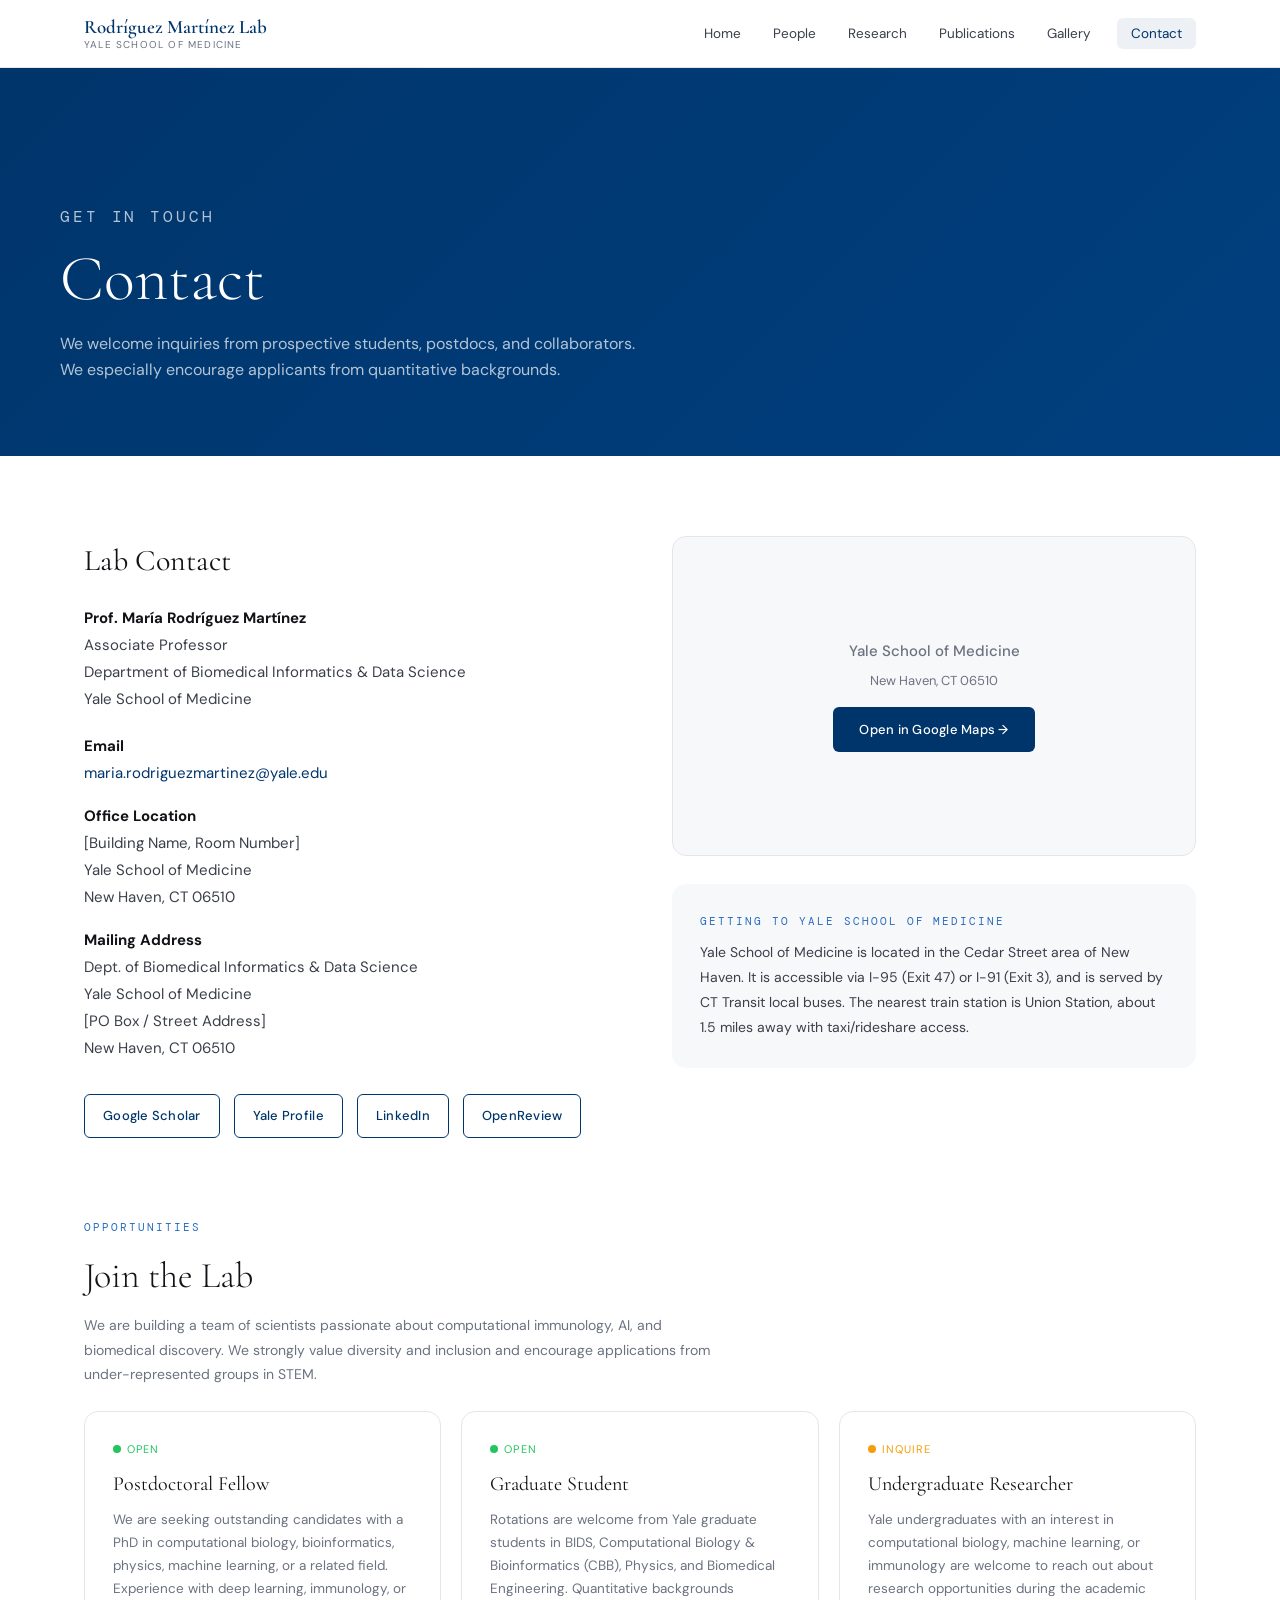
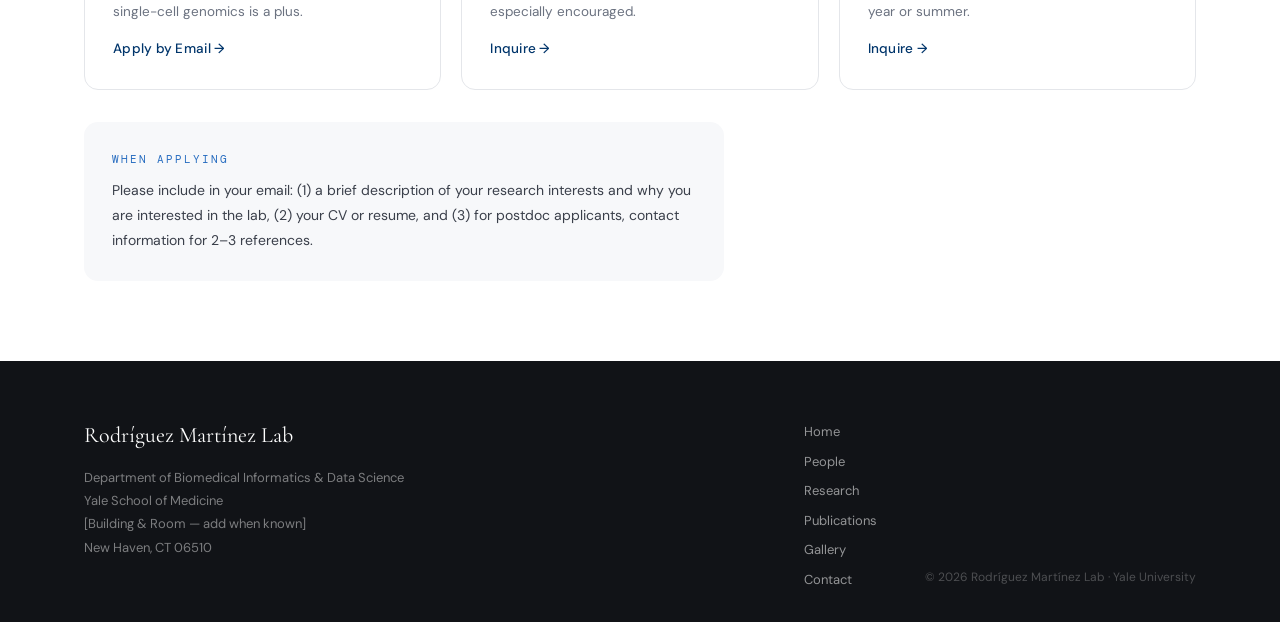
==== contact.html @ 43378252 "Initial_files" ====
<!DOCTYPE html>
<html lang="en">
<head>
  <meta charset="UTF-8" />
  <meta name="viewport" content="width=device-width, initial-scale=1.0" />
  <title>Contact — Rodríguez Martínez Lab · Yale</title>
  <link rel="preconnect" href="https://fonts.googleapis.com" />
  <link href="https://fonts.googleapis.com/css2?family=Cormorant+Garamond:ital,wght@0,300;0,400;0,600;1,300;1,400&family=DM+Sans:wght@300;400;500&family=DM+Mono:wght@400&display=swap" rel="stylesheet" />
  <link rel="stylesheet" href="style.css" />
  <style>
    .positions-grid { display:grid; grid-template-columns:repeat(auto-fill, minmax(280px,1fr)); gap:20px; margin-top:24px; }
    .position-card { border:1.5px solid var(--border); border-radius:var(--r-lg); padding:28px; background:var(--white); transition:border-color .2s, box-shadow .2s; }
    .position-card:hover { border-color:var(--yale-blue); box-shadow:var(--shadow-md); }
    .position-card h3 { font-family:var(--font-serif); font-size:20px; font-weight:400; margin-bottom:8px; }
    .position-card p { font-size:13.5px; color:var(--ink-soft); line-height:1.7; }
    .open-dot { display:inline-block; width:8px; height:8px; border-radius:50%; background:#22c55e; margin-right:6px; }
    .tbd-dot { display:inline-block; width:8px; height:8px; border-radius:50%; background:#f59e0b; margin-right:6px; }
  </style>
</head>
<body>

  <nav class="nav">
    <div class="nav-inner">
      <a href="index.html" class="nav-logo">
        <span class="logo-main">Rodríguez Martínez Lab</span>
        <span class="logo-sub">Yale School of Medicine</span>
      </a>
      <ul class="nav-links">
        <li><a href="index.html">Home</a></li>
        <li><a href="people.html">People</a></li>
        <li><a href="research.html">Research</a></li>
        <li><a href="publications.html">Publications</a></li>
        <li><a href="gallery.html">Gallery</a></li>
        <li><a href="contact.html" class="active nav-cta">Contact</a></li>
      </ul>
      <button class="hamburger" id="hamburger"><span></span><span></span><span></span></button>
    </div>
  </nav>

  <div class="page-hero">
    <div class="page-hero-inner">
      <p class="page-hero-eyebrow">Get in Touch</p>
      <h1>Contact</h1>
      <p>We welcome inquiries from prospective students, postdocs, and collaborators. We especially encourage applicants from quantitative backgrounds.</p>
    </div>
  </div>

  <main>
    <section class="contact-section">
      <div class="container">
        <div class="contact-grid fade-in">

          <div class="contact-info">
            <h2>Lab Contact</h2>
            <p>
              <strong>Prof. María Rodríguez Martínez</strong><br/>
              Associate Professor<br/>
              Department of Biomedical Informatics &amp; Data Science<br/>
              Yale School of Medicine
            </p>

            <p style="margin-top:20px;">
              <strong>Email</strong><br/>
              <!-- REPLACE: confirm correct email address -->
              <a href="mailto:maria.rodriguezmartinez@yale.edu" style="color:var(--yale-blue);">maria.rodriguezmartinez@yale.edu</a>
            </p>

            <p style="margin-top:16px;">
              <strong>Office Location</strong><br/>
              <!-- REPLACE: add building and room number when known -->
              [Building Name, Room Number]<br/>
              Yale School of Medicine<br/>
              New Haven, CT 06510
            </p>

            <p style="margin-top:16px;">
              <strong>Mailing Address</strong><br/>
              Dept. of Biomedical Informatics &amp; Data Science<br/>
              Yale School of Medicine<br/>
              <!-- REPLACE: add correct PO Box / street mailing address -->
              [PO Box / Street Address]<br/>
              New Haven, CT 06510
            </p>

            <div style="margin-top:32px; display:flex; gap:14px; flex-wrap:wrap;">
              <!-- REPLACE: add real social/profile URLs -->
              <a href="https://scholar.google.com/citations?user=PjKglDoAAAAJ" target="_blank" class="btn btn-outline" style="font-size:13px; padding:10px 18px;">Google Scholar</a>
              <a href="https://medicine.yale.edu/profile/maria-rodriguezmartinez/" target="_blank" class="btn btn-outline" style="font-size:13px; padding:10px 18px;">Yale Profile</a>
              <a href="https://www.linkedin.com/in/maria-rodriguez-martinez-88328635/" target="_blank" class="btn btn-outline" style="font-size:13px; padding:10px 18px;">LinkedIn</a>
              <a href="https://openreview.net/profile?id=~Maria_Rodriguez_Martinez1" target="_blank" class="btn btn-outline" style="font-size:13px; padding:10px 18px;">OpenReview</a>
            </div>
          </div>

          <div>
            <div class="map-placeholder">
              <div style="text-align:center; padding:20px;">
                <p style="font-size:15px; font-weight:500; margin-bottom:6px;">Yale School of Medicine</p>
                <p style="font-size:13px; color:var(--ink-soft); margin-bottom:16px;">New Haven, CT 06510</p>
                <!-- REPLACE: update address in the Google Maps link once building is confirmed -->
                <a href="https://maps.google.com/?q=Yale+School+of+Medicine+New+Haven+CT" target="_blank" class="btn btn-primary" style="font-size:13px;">Open in Google Maps →</a>
              </div>
            </div>

            <div style="margin-top:28px; background:var(--surface); border-radius:var(--r-lg); padding:28px;">
              <p class="section-label">Getting to Yale School of Medicine</p>
              <p style="font-size:14px; color:var(--ink-mid); line-height:1.8; margin-top:10px;">
                Yale School of Medicine is located in the Cedar Street area of New Haven. It is accessible via I-95 (Exit 47) or I-91 (Exit 3), and is served by CT Transit local buses. The nearest train station is Union Station, about 1.5 miles away with taxi/rideshare access.
              </p>
            </div>
          </div>

        </div>

        <!-- Open Positions -->
        <div style="margin-top:80px;" class="fade-in">
          <p class="section-label">Opportunities</p>
          <h2 style="font-family:var(--font-serif); font-size:clamp(26px,3vw,36px); font-weight:300; margin-bottom:8px;">Join the Lab</h2>
          <p style="color:var(--ink-soft); font-size:14px; max-width:640px; line-height:1.75;">We are building a team of scientists passionate about computational immunology, AI, and biomedical discovery. We strongly value diversity and inclusion and encourage applications from under-represented groups in STEM.</p>

          <div class="positions-grid">
            <div class="position-card">
              <p style="font-size:11px; letter-spacing:.1em; text-transform:uppercase; color:#22c55e; margin-bottom:10px;"><span class="open-dot"></span>Open</p>
              <h3>Postdoctoral Fellow</h3>
              <p>We are seeking outstanding candidates with a PhD in computational biology, bioinformatics, physics, machine learning, or a related field. Experience with deep learning, immunology, or single-cell genomics is a plus.</p>
              <a href="mailto:maria.rodriguezmartinez@yale.edu?subject=Postdoc Application" class="link-arrow" style="margin-top:14px; display:inline-block;">Apply by Email →</a>
            </div>
            <div class="position-card">
              <p style="font-size:11px; letter-spacing:.1em; text-transform:uppercase; color:#22c55e; margin-bottom:10px;"><span class="open-dot"></span>Open</p>
              <h3>Graduate Student</h3>
              <p>Rotations are welcome from Yale graduate students in BIDS, Computational Biology &amp; Bioinformatics (CBB), Physics, and Biomedical Engineering. Quantitative backgrounds especially encouraged.</p>
              <a href="mailto:maria.rodriguezmartinez@yale.edu?subject=Graduate Rotation Inquiry" class="link-arrow" style="margin-top:14px; display:inline-block;">Inquire →</a>
            </div>
            <div class="position-card">
              <p style="font-size:11px; letter-spacing:.1em; text-transform:uppercase; color:#f59e0b; margin-bottom:10px;"><span class="tbd-dot"></span>Inquire</p>
              <h3>Undergraduate Researcher</h3>
              <p>Yale undergraduates with an interest in computational biology, machine learning, or immunology are welcome to reach out about research opportunities during the academic year or summer.</p>
              <a href="mailto:maria.rodriguezmartinez@yale.edu?subject=Undergraduate Research Inquiry" class="link-arrow" style="margin-top:14px; display:inline-block;">Inquire →</a>
            </div>
          </div>

          <div style="margin-top:32px; background:var(--surface); border-radius:var(--r-lg); padding:28px; max-width:640px;">
            <p class="section-label">When Applying</p>
            <p style="font-size:14px; color:var(--ink-mid); line-height:1.8; margin-top:8px;">Please include in your email: (1) a brief description of your research interests and why you are interested in the lab, (2) your CV or resume, and (3) for postdoc applicants, contact information for 2–3 references.</p>
          </div>
        </div>

      </div>
    </section>
  </main>

  <footer class="footer">
    <div class="footer-inner">
      <div class="footer-brand">
        <p class="footer-logo">Rodríguez Martínez Lab</p>
        <p class="footer-address">Department of Biomedical Informatics &amp; Data Science<br/>Yale School of Medicine<br/>[Building &amp; Room — add when known]<br/>New Haven, CT 06510</p>
      </div>
      <nav class="footer-nav">
        <a href="index.html">Home</a><a href="people.html">People</a>
        <a href="research.html">Research</a><a href="publications.html">Publications</a>
        <a href="gallery.html">Gallery</a><a href="contact.html">Contact</a>
      </nav>
      <p class="footer-copy">© 2026 Rodríguez Martínez Lab · Yale University</p>
    </div>
  </footer>

  <script src="main.js"></script>
</body>
</html>
---- style.css ----
/* =========================================================
   Rodríguez Martínez Lab — Yale School of Medicine
   style.css
   ========================================================= */

/* ── Reset & Base ───────────────────────────────────────── */
*, *::before, *::after { box-sizing: border-box; margin: 0; padding: 0; }

:root {
  --yale-blue:   #00356B;
  --yale-light:  #286DC0;
  --ink:         #111317;
  --ink-mid:     #3a3f4a;
  --ink-soft:    #6b7280;
  --border:      #e4e6ea;
  --surface:     #f7f8fa;
  --white:       #ffffff;
  --accent:      #C0973B;

  --font-serif:  'Cormorant Garamond', Georgia, serif;
  --font-sans:   'DM Sans', sans-serif;
  --font-mono:   'DM Mono', monospace;

  --nav-h:       68px;
  --max-w:       1160px;
  --r:           6px;
  --r-lg:        14px;
  --shadow-sm:   0 1px 4px rgba(0,0,0,.06);
  --shadow-md:   0 4px 24px rgba(0,0,0,.09);
  --shadow-lg:   0 12px 48px rgba(0,0,0,.13);
  --ease:        cubic-bezier(.22,.68,0,1.2);
}

html { scroll-behavior: smooth; }
body {
  font-family: var(--font-sans);
  font-size: 15px;
  line-height: 1.65;
  color: var(--ink);
  background: var(--white);
  -webkit-font-smoothing: antialiased;
}
img { display: block; max-width: 100%; }
a  { color: inherit; text-decoration: none; }
ul { list-style: none; }
.container { max-width: var(--max-w); margin: 0 auto; padding: 0 24px; }

/* ── Typography Helpers ─────────────────────────────────── */
.section-label {
  font-family: var(--font-mono);
  font-size: 11px;
  letter-spacing: .18em;
  text-transform: uppercase;
  color: var(--yale-light);
  margin-bottom: 10px;
}
.section-label.light { color: rgba(255,255,255,.6); }
.section-title {
  font-family: var(--font-serif);
  font-size: clamp(28px, 4vw, 40px);
  font-weight: 300;
  line-height: 1.15;
  color: var(--ink);
}
.section-header { margin-bottom: 40px; }
.section-header.centered { text-align: center; }

/* ── Buttons ────────────────────────────────────────────── */
.btn {
  display: inline-flex;
  align-items: center;
  gap: 8px;
  padding: 12px 26px;
  border-radius: var(--r);
  font-family: var(--font-sans);
  font-size: 13.5px;
  font-weight: 500;
  letter-spacing: .02em;
  transition: all .22s var(--ease);
  cursor: pointer;
  border: none;
}
.btn-primary { background: var(--yale-blue); color: var(--white); }
.btn-primary:hover { background: var(--yale-light); transform: translateY(-1px); box-shadow: var(--shadow-md); }
.btn-ghost { background: transparent; color: var(--white); border: 1.5px solid rgba(255,255,255,.45); }
.btn-ghost:hover { background: rgba(255,255,255,.12); border-color: rgba(255,255,255,.7); }
.btn-outline { background: transparent; color: var(--yale-blue); border: 1.5px solid var(--yale-blue); }
.btn-outline:hover { background: var(--yale-blue); color: var(--white); }
.btn-light { background: var(--white); color: var(--yale-blue); font-weight: 600; }
.btn-light:hover { background: var(--accent); color: var(--white); transform: translateY(-1px); }
.mt-24 { margin-top: 24px; }

/* ── Navigation ─────────────────────────────────────────── */
.nav {
  position: fixed;
  top: 0; left: 0; right: 0;
  z-index: 100;
  height: var(--nav-h);
  background: rgba(255,255,255,.92);
  backdrop-filter: blur(14px);
  border-bottom: 1px solid var(--border);
  transition: box-shadow .25s;
}
.nav.scrolled { box-shadow: var(--shadow-md); }
.nav-inner {
  max-width: var(--max-w);
  margin: 0 auto;
  padding: 0 24px;
  height: 100%;
  display: flex;
  align-items: center;
  justify-content: space-between;
}
.nav-logo { display: flex; flex-direction: column; line-height: 1.2; }
.logo-main { font-family: var(--font-serif); font-size: 19px; font-weight: 600; color: var(--yale-blue); }
.logo-sub  { font-size: 10px; letter-spacing: .12em; color: var(--ink-soft); text-transform: uppercase; }
.nav-links { display: flex; align-items: center; gap: 4px; }
.nav-links a {
  padding: 7px 14px;
  border-radius: var(--r);
  font-size: 13.5px;
  font-weight: 400;
  color: var(--ink-mid);
  transition: all .18s;
}
.nav-links a:hover,
.nav-links a.active { color: var(--yale-blue); background: rgba(0,53,107,.07); }
.nav-links .nav-cta { background: var(--yale-blue); color: var(--white); margin-left: 8px; }
.nav-links .nav-cta:hover { background: var(--yale-light); }
.hamburger {
  display: none;
  flex-direction: column;
  gap: 5px;
  background: none;
  border: none;
  cursor: pointer;
  padding: 4px;
}
.hamburger span { display: block; width: 22px; height: 2px; background: var(--ink); border-radius: 2px; transition: .2s; }

/* ── Hero ───────────────────────────────────────────────── */
.hero {
  min-height: 100svh;
  position: relative;
  display: flex;
  align-items: center;
  overflow: hidden;
}
.hero-bg {
  position: absolute;
  inset: 0;
  background:
    linear-gradient(135deg, rgba(0,35,80,.90) 0%, rgba(0,80,140,.76) 60%, rgba(0,35,80,.82) 100%),
    url('https://images.unsplash.com/photo-1507668077129-56e32842fceb?w=1600&q=80') center/cover no-repeat;
}
.hero-overlay {
  position: absolute;
  inset: 0;
  background: radial-gradient(ellipse at 70% 50%, rgba(192,151,59,.08) 0%, transparent 65%);
}
.hero-content {
  position: relative;
  z-index: 2;
  max-width: var(--max-w);
  margin: 0 auto;
  padding: 0 24px;
  padding-top: var(--nav-h);
  animation: fadeUp .8s var(--ease) both;
}
.hero-eyebrow {
  font-family: var(--font-mono);
  font-size: 11.5px;
  letter-spacing: .18em;
  text-transform: uppercase;
  color: var(--accent);
  margin-bottom: 20px;
}
.hero-title {
  font-family: var(--font-serif);
  font-size: clamp(48px, 7vw, 88px);
  font-weight: 300;
  line-height: 1.05;
  color: var(--white);
  margin-bottom: 24px;
}
.hero-title em { font-style: italic; color: rgba(255,255,255,.75); }
.hero-desc {
  max-width: 560px;
  color: rgba(255,255,255,.8);
  font-size: 16px;
  line-height: 1.7;
  margin-bottom: 36px;
}
.hero-actions { display: flex; gap: 12px; flex-wrap: wrap; }
.hero-scroll-hint {
  position: absolute;
  bottom: 36px;
  left: 50%;
  transform: translateX(-50%);
  display: flex;
  flex-direction: column;
  align-items: center;
  gap: 8px;
  color: rgba(255,255,255,.4);
  font-family: var(--font-mono);
  font-size: 10px;
  letter-spacing: .14em;
  text-transform: uppercase;
  animation: float 2.4s ease-in-out infinite;
}
.scroll-line { width: 1px; height: 32px; background: linear-gradient(to bottom, rgba(255,255,255,.4), transparent); }

/* ── Yale Strip ─────────────────────────────────────────── */
.yale-strip { background: var(--yale-blue); padding: 20px 0; }
.yale-strip-inner {
  max-width: var(--max-w);
  margin: 0 auto;
  padding: 0 24px;
  display: flex;
  align-items: center;
  justify-content: space-between;
  flex-wrap: wrap;
  gap: 16px;
}
.yale-badge { display: flex; align-items: center; gap: 10px; color: rgba(255,255,255,.9); font-size: 13px; letter-spacing: .04em; }
.yale-stats { display: flex; align-items: center; }
.stat { padding: 0 28px; display: flex; flex-direction: column; align-items: center; }
.stat-num { font-family: var(--font-serif); font-size: 26px; font-weight: 600; color: var(--white); line-height: 1; }
.stat-label { font-size: 10.5px; letter-spacing: .1em; text-transform: uppercase; color: rgba(255,255,255,.55); margin-top: 2px; }
.stat-divider { width: 1px; height: 32px; background: rgba(255,255,255,.18); }

/* ── PI Section ─────────────────────────────────────────── */
.pi-section { padding: 100px 0; background: var(--white); }
.pi-grid {
  display: grid;
  grid-template-columns: 380px 1fr;
  gap: 72px;
  align-items: center;
}
.pi-image-wrap { position: relative; padding-bottom: 24px; padding-right: 24px; }
.pi-image-frame { border-radius: var(--r-lg); overflow: hidden; box-shadow: var(--shadow-lg); aspect-ratio: 4/5; }
.pi-photo { width: 100%; height: 100%; object-fit: cover; transition: transform .6s var(--ease); }
.pi-image-frame:hover .pi-photo { transform: scale(1.03); }
.pi-image-accent { position: absolute; bottom: 0; right: 0; width: 60%; height: 55%; background: var(--yale-blue); border-radius: var(--r-lg); z-index: -1; opacity: .15; }
.pi-name { font-family: var(--font-serif); font-size: clamp(28px, 3.5vw, 42px); font-weight: 400; color: var(--ink); margin-bottom: 4px; }
.pi-title-line { font-size: 13px; color: var(--yale-light); letter-spacing: .04em; margin-bottom: 24px; font-weight: 500; }
.pi-bio { color: var(--ink-mid); font-size: 15px; line-height: 1.75; margin-bottom: 16px; }
.pi-links { display: flex; gap: 24px; margin-top: 28px; flex-wrap: wrap; }
.link-arrow {
  font-size: 13.5px;
  font-weight: 500;
  color: var(--yale-blue);
  letter-spacing: .02em;
  transition: color .2s;
  display: inline-flex;
  align-items: center;
  gap: 4px;
}
.link-arrow:hover { color: var(--yale-light); }

/* ── News & Publications ────────────────────────────────── */
.news-pubs { background: var(--surface); padding: 100px 0; }
.np-grid { display: grid; grid-template-columns: 1fr 1fr; gap: 64px; }
.news-list { display: flex; flex-direction: column; }
.news-item {
  display: grid;
  grid-template-columns: 72px 1fr;
  gap: 16px;
  padding: 20px 0;
  border-bottom: 1px solid var(--border);
}
.news-item:first-child { border-top: 1px solid var(--border); }
.news-date { font-family: var(--font-mono); font-size: 10.5px; color: var(--ink-soft); letter-spacing: .08em; padding-top: 3px; white-space: nowrap; }
.news-headline { font-size: 14px; color: var(--ink-mid); line-height: 1.6; }
.inline-link { display: inline-block; margin-top: 6px; font-size: 12.5px; font-weight: 500; color: var(--yale-blue); letter-spacing: .02em; }
.inline-link:hover { color: var(--yale-light); }
.pub-list { display: flex; flex-direction: column; }
.pub-item { display: grid; grid-template-columns: 48px 1fr; gap: 16px; padding: 22px 0; border-bottom: 1px solid var(--border); }
.pub-item:first-child { border-top: 1px solid var(--border); }
.pub-year { font-family: var(--font-mono); font-size: 11px; color: var(--accent); letter-spacing: .05em; padding-top: 3px; }
.pub-title { font-family: var(--font-serif); font-size: 16px; font-weight: 400; color: var(--ink); line-height: 1.4; margin-bottom: 5px; }
.pub-authors { font-size: 12.5px; color: var(--ink-soft); margin-bottom: 3px; }
.pub-journal { font-size: 12.5px; color: var(--ink-mid); margin-bottom: 8px; }
.pub-tags { display: flex; gap: 6px; flex-wrap: wrap; }
.tag { font-size: 10.5px; letter-spacing: .08em; text-transform: uppercase; background: rgba(0,53,107,.07); color: var(--yale-blue); padding: 3px 9px; border-radius: 100px; font-weight: 500; }

/* ── Research Teaser ────────────────────────────────────── */
.research-teaser { padding: 100px 0; background: var(--white); }
.research-cards { display: grid; grid-template-columns: repeat(4, 1fr); gap: 20px; }
.rcard {
  display: flex;
  flex-direction: column;
  padding: 32px 28px;
  border-radius: var(--r-lg);
  border: 1.5px solid var(--border);
  background: var(--white);
  transition: all .28s var(--ease);
  position: relative;
  overflow: hidden;
}
.rcard::before {
  content: '';
  position: absolute;
  top: 0; left: 0; right: 0;
  height: 3px;
  background: var(--yale-blue);
  transform: scaleX(0);
  transform-origin: left;
  transition: transform .3s var(--ease);
}
.rcard:hover { border-color: var(--yale-blue); transform: translateY(-4px); box-shadow: var(--shadow-lg); }
.rcard:hover::before { transform: scaleX(1); }
.rcard-icon { color: var(--yale-blue); margin-bottom: 20px; opacity: .75; }
.rcard h3 { font-family: var(--font-serif); font-size: 20px; font-weight: 400; margin-bottom: 10px; color: var(--ink); }
.rcard p { font-size: 13.5px; color: var(--ink-soft); line-height: 1.7; flex: 1; }
.rcard-arrow { margin-top: 20px; font-size: 18px; color: var(--yale-blue); opacity: 0; transform: translateX(-8px); transition: all .25s; }
.rcard:hover .rcard-arrow { opacity: 1; transform: translateX(0); }

/* ── Join CTA ───────────────────────────────────────────── */
.join-cta { background: linear-gradient(130deg, var(--yale-blue) 0%, #004e9a 100%); padding: 90px 0; }
.join-inner {
  max-width: var(--max-w);
  margin: 0 auto;
  padding: 0 24px;
  display: flex;
  align-items: center;
  justify-content: space-between;
  gap: 48px;
  flex-wrap: wrap;
}
.join-text h2 { font-family: var(--font-serif); font-size: clamp(26px, 3.5vw, 38px); font-weight: 300; color: var(--white); margin-bottom: 14px; }
.join-text p { color: rgba(255,255,255,.7); font-size: 15px; max-width: 520px; }

/* ── Footer ─────────────────────────────────────────────── */
.footer { background: var(--ink); padding: 56px 0 32px; }
.footer-inner {
  max-width: var(--max-w);
  margin: 0 auto;
  padding: 0 24px;
  display: grid;
  grid-template-columns: 1fr auto auto;
  gap: 48px;
  align-items: start;
}
.footer-logo { font-family: var(--font-serif); font-size: 22px; color: var(--white); margin-bottom: 12px; }
.footer-address { font-size: 13px; color: rgba(255,255,255,.45); line-height: 1.8; }
.footer-nav { display: flex; flex-direction: column; gap: 8px; padding-top: 4px; }
.footer-nav a { font-size: 13px; color: rgba(255,255,255,.55); transition: color .18s; }
.footer-nav a:hover { color: var(--white); }
.footer-copy { font-size: 12px; color: rgba(255,255,255,.25); align-self: end; text-align: right; padding-bottom: 2px; }

/* ── Page Hero (inner pages) ────────────────────────────── */
.page-hero { background: linear-gradient(135deg, var(--yale-blue) 0%, #003f7f 100%); padding: 120px 24px 72px; margin-top: var(--nav-h); }
.page-hero-inner { max-width: var(--max-w); margin: 0 auto; }
.page-hero-eyebrow { font-family: var(--font-mono); font-size: 11px; letter-spacing: .18em; text-transform: uppercase; color: var(--accent); margin-bottom: 14px; }
.page-hero h1 { font-family: var(--font-serif); font-size: clamp(36px, 6vw, 64px); font-weight: 300; color: var(--white); line-height: 1.1; }
.page-hero p { margin-top: 16px; font-size: 16px; color: rgba(255,255,255,.7); max-width: 600px; }

/* ── People Page ────────────────────────────────────────── */
.people-section { padding: 80px 0; }
.people-grid { display: grid; grid-template-columns: repeat(auto-fill, minmax(220px, 1fr)); gap: 28px; }
.person-card { text-align: center; border-radius: var(--r-lg); overflow: hidden; border: 1.5px solid var(--border); background: var(--white); transition: box-shadow .25s, transform .25s; }
.person-card:hover { transform: translateY(-4px); box-shadow: var(--shadow-md); }
.person-photo-wrap { aspect-ratio: 1; overflow: hidden; background: var(--surface); }
.person-photo { width: 100%; height: 100%; object-fit: cover; transition: transform .5s var(--ease); }
.person-card:hover .person-photo { transform: scale(1.04); }
.person-info { padding: 16px 14px 20px; }
.person-name { font-family: var(--font-serif); font-size: 17px; font-weight: 400; margin-bottom: 4px; }
.person-role { font-size: 12px; color: var(--ink-soft); letter-spacing: .04em; }
.person-role.pi { color: var(--yale-blue); font-weight: 500; }

/* ── Research Page ──────────────────────────────────────── */
.research-section { padding: 80px 0; }
.research-block { margin-bottom: 80px; }
.research-block-grid { display: grid; grid-template-columns: 1fr 1fr; gap: 64px; align-items: center; }
.research-block-grid.reverse { direction: rtl; }
.research-block-grid.reverse > * { direction: ltr; }
.research-img { border-radius: var(--r-lg); overflow: hidden; box-shadow: var(--shadow-md); aspect-ratio: 4/3; }
.research-img img { width: 100%; height: 100%; object-fit: cover; }
.research-text h2 { font-family: var(--font-serif); font-size: clamp(24px, 3vw, 34px); font-weight: 400; margin-bottom: 16px; }
.research-text p { color: var(--ink-mid); font-size: 15px; line-height: 1.8; margin-bottom: 14px; }

/* ── Publications Page ──────────────────────────────────── */
.pub-page { padding: 80px 0; }
.pub-year-group { margin-bottom: 56px; }
.pub-year-heading { font-family: var(--font-serif); font-size: 32px; font-weight: 300; color: var(--yale-blue); border-bottom: 1px solid var(--border); padding-bottom: 12px; margin-bottom: 28px; }
.pub-full-list { display: flex; flex-direction: column; }
.pub-full-item { padding: 22px 0; border-bottom: 1px solid var(--border); display: flex; gap: 24px; }
.pub-full-item .pub-title { font-family: var(--font-serif); font-size: 17px; font-weight: 400; color: var(--ink); margin-bottom: 6px; }
.pub-full-item .pub-authors { font-size: 13px; color: var(--ink-soft); margin-bottom: 3px; }
.pub-full-item .pub-journal { font-size: 13px; color: var(--ink-mid); }

/* ── Gallery Page ───────────────────────────────────────── */
.gallery-section { padding: 80px 0; }
.gallery-grid { display: grid; grid-template-columns: repeat(3, 1fr); gap: 16px; }
.gallery-item { border-radius: var(--r); overflow: hidden; aspect-ratio: 4/3; background: var(--surface); cursor: pointer; }
.gallery-item:nth-child(4n+1) { grid-column: span 2; aspect-ratio: 16/9; }
.gallery-item img { width: 100%; height: 100%; object-fit: cover; transition: transform .5s var(--ease); }
.gallery-item:hover img { transform: scale(1.04); }

/* ── Contact Page ───────────────────────────────────────── */
.contact-section { padding: 80px 0; }
.contact-grid { display: grid; grid-template-columns: 1fr 1fr; gap: 64px; }
.contact-info h2 { font-family: var(--font-serif); font-size: 30px; font-weight: 400; margin-bottom: 20px; }
.contact-info p { color: var(--ink-mid); font-size: 15px; line-height: 1.8; margin-bottom: 12px; }
.contact-info strong { color: var(--ink); }
.map-placeholder { border-radius: var(--r-lg); overflow: hidden; height: 320px; background: var(--surface); border: 1.5px solid var(--border); display: flex; align-items: center; justify-content: center; color: var(--ink-soft); font-size: 13px; }

/* ── Animations ─────────────────────────────────────────── */
@keyframes fadeUp {
  from { opacity: 0; transform: translateY(28px); }
  to   { opacity: 1; transform: translateY(0); }
}
@keyframes float {
  0%, 100% { transform: translateX(-50%) translateY(0); }
  50%       { transform: translateX(-50%) translateY(6px); }
}
.fade-in { opacity: 0; transform: translateY(20px); transition: opacity .6s, transform .6s var(--ease); }
.fade-in.visible { opacity: 1; transform: none; }

/* ── Responsive ─────────────────────────────────────────── */
@media (max-width: 1024px) {
  .research-cards { grid-template-columns: repeat(2, 1fr); }
  .pi-grid { grid-template-columns: 300px 1fr; gap: 48px; }
}
@media (max-width: 768px) {
  .nav-links { display: none; position: fixed; top: var(--nav-h); left: 0; right: 0; background: var(--white); flex-direction: column; padding: 20px 24px; gap: 4px; border-bottom: 1px solid var(--border); box-shadow: var(--shadow-md); }
  .nav-links.open { display: flex; }
  .hamburger { display: flex; }
  .pi-grid { grid-template-columns: 1fr; }
  .pi-image-wrap { max-width: 320px; }
  .np-grid { grid-template-columns: 1fr; gap: 48px; }
  .research-cards { grid-template-columns: 1fr 1fr; }
  .join-inner { flex-direction: column; }
  .footer-inner { grid-template-columns: 1fr; }
  .footer-copy { text-align: left; }
  .research-block-grid { grid-template-columns: 1fr; }
  .research-block-grid.reverse { direction: ltr; }
  .contact-grid { grid-template-columns: 1fr; }
  .gallery-grid { grid-template-columns: repeat(2, 1fr); }
  .gallery-item:nth-child(4n+1) { grid-column: span 1; aspect-ratio: 4/3; }
}
@media (max-width: 480px) {
  .research-cards { grid-template-columns: 1fr; }
  .yale-stats { flex-wrap: wrap; justify-content: center; }
  .stat-divider { display: none; }
  .people-grid { grid-template-columns: repeat(2, 1fr); }
}
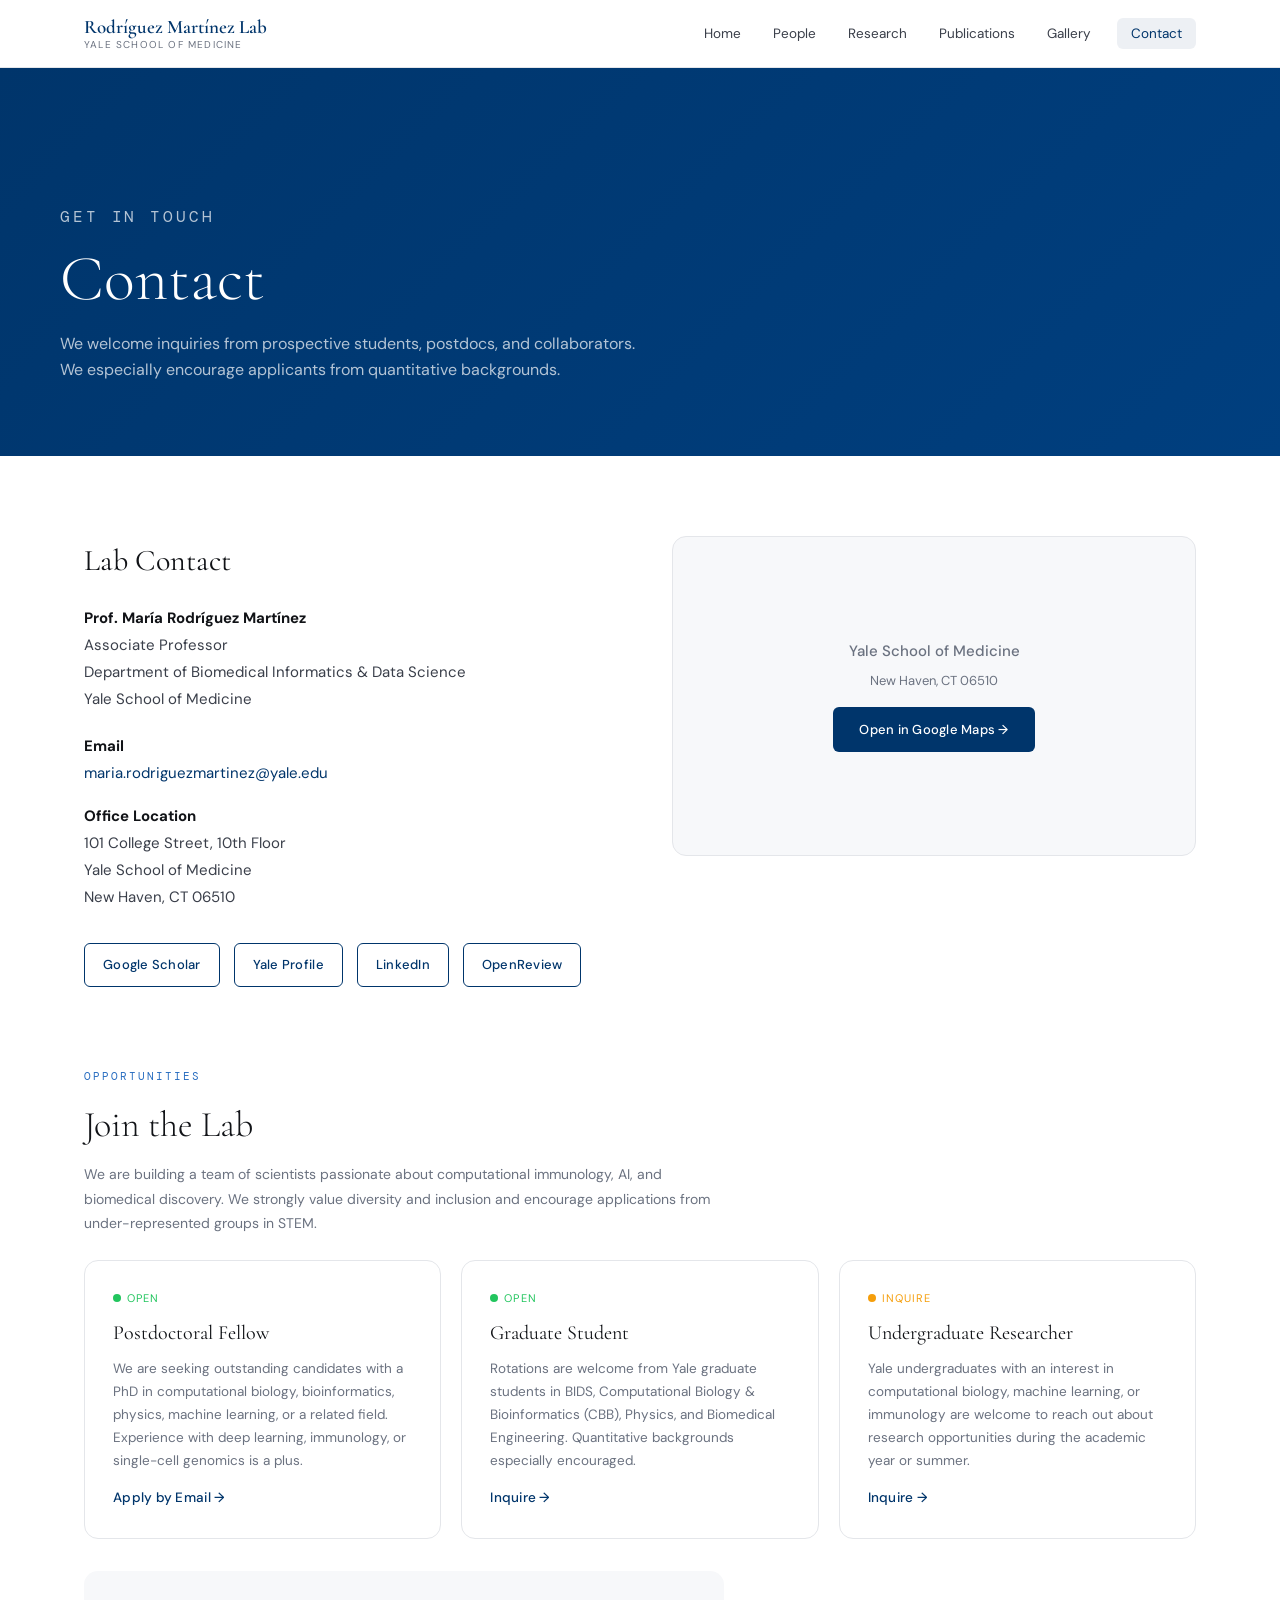
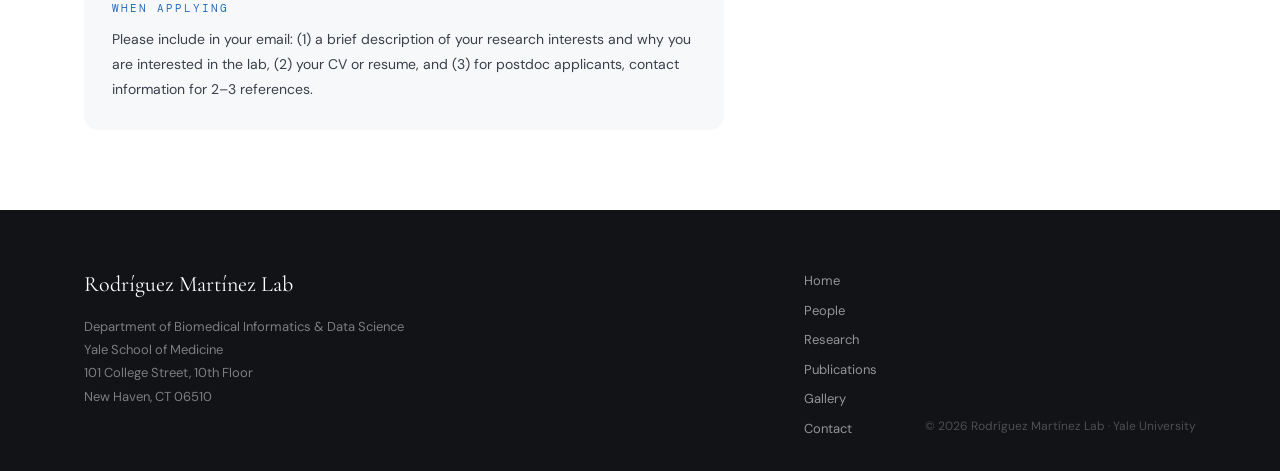
==== commit 1c401c04: "Update contact.html added personal info about 101 college" ====
--- a/contact.html
+++ b/contact.html
@@ -67,18 +67,8 @@
 
             <p style="margin-top:16px;">
               <strong>Office Location</strong><br/>
-              <!-- REPLACE: add building and room number when known -->
-              [Building Name, Room Number]<br/>
+              101 College Street, 10th Floor<br/>
               Yale School of Medicine<br/>
-              New Haven, CT 06510
-            </p>
-
-            <p style="margin-top:16px;">
-              <strong>Mailing Address</strong><br/>
-              Dept. of Biomedical Informatics &amp; Data Science<br/>
-              Yale School of Medicine<br/>
-              <!-- REPLACE: add correct PO Box / street mailing address -->
-              [PO Box / Street Address]<br/>
               New Haven, CT 06510
             </p>
 
@@ -101,12 +91,7 @@
               </div>
             </div>
 
-            <div style="margin-top:28px; background:var(--surface); border-radius:var(--r-lg); padding:28px;">
-              <p class="section-label">Getting to Yale School of Medicine</p>
-              <p style="font-size:14px; color:var(--ink-mid); line-height:1.8; margin-top:10px;">
-                Yale School of Medicine is located in the Cedar Street area of New Haven. It is accessible via I-95 (Exit 47) or I-91 (Exit 3), and is served by CT Transit local buses. The nearest train station is Union Station, about 1.5 miles away with taxi/rideshare access.
-              </p>
-            </div>
+
           </div>
 
         </div>
@@ -152,7 +137,7 @@
     <div class="footer-inner">
       <div class="footer-brand">
         <p class="footer-logo">Rodríguez Martínez Lab</p>
-        <p class="footer-address">Department of Biomedical Informatics &amp; Data Science<br/>Yale School of Medicine<br/>[Building &amp; Room — add when known]<br/>New Haven, CT 06510</p>
+        <p class="footer-address">Department of Biomedical Informatics &amp; Data Science<br/>Yale School of Medicine<br/>101 College Street, 10th Floor<br/>New Haven, CT 06510</p>
       </div>
       <nav class="footer-nav">
         <a href="index.html">Home</a><a href="people.html">People</a>
